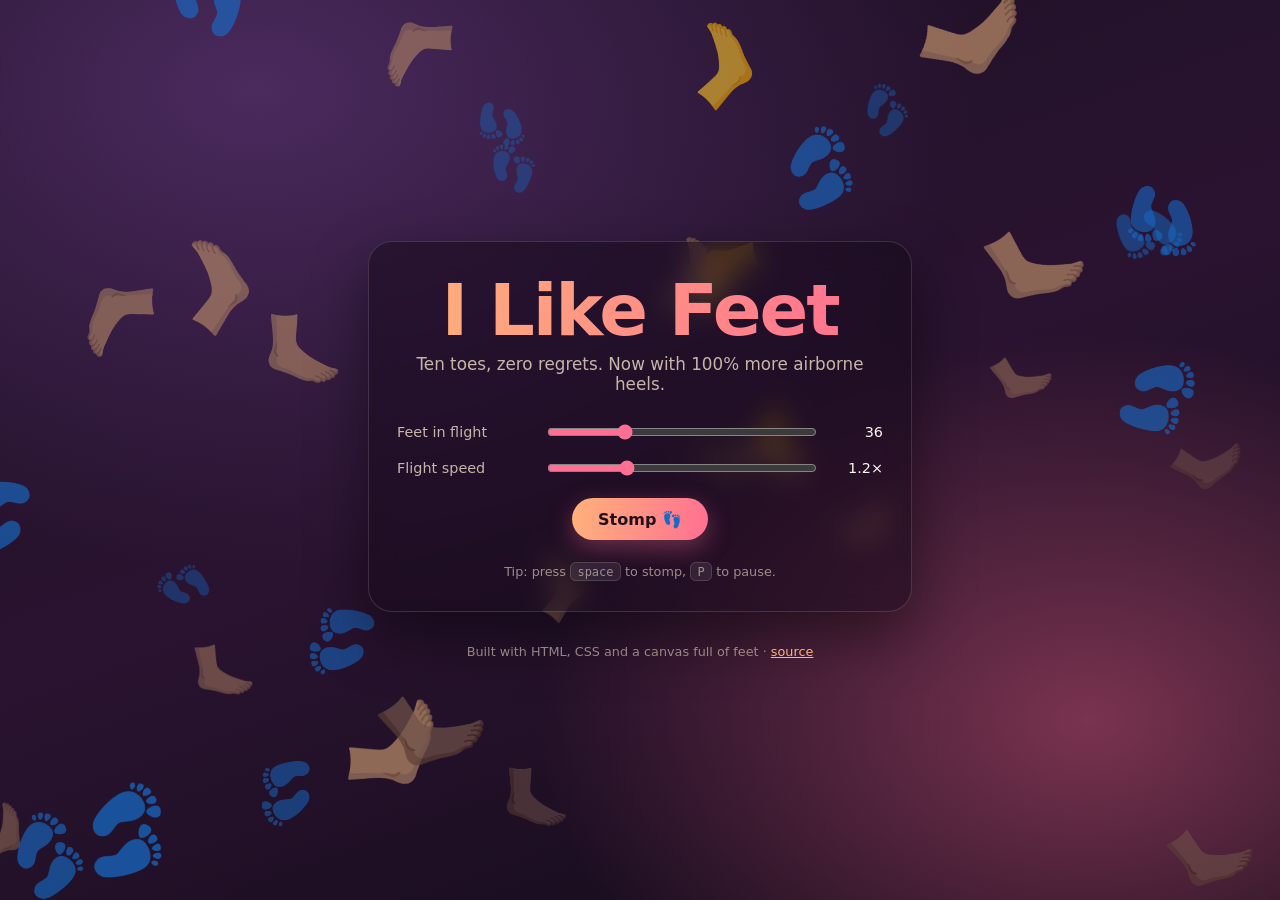
==== index.html @ b708ddda "Add flying-feet landing page Canvas background of drifting emoji feet with depth, spin and wobble, p" ====
<!DOCTYPE html>
<html lang="en">
<head>
<meta charset="utf-8">
<meta name="viewport" content="width=device-width, initial-scale=1">
<title>I Like Feet</title>
<meta name="description" content="A page with a background of flying feet.">
<link rel="icon" href="data:image/svg+xml,<svg xmlns='http://www.w3.org/2000/svg' viewBox='0 0 100 100'><text y='.9em' font-size='90'>🦶</text></svg>">
<link rel="stylesheet" href="styles.css">
</head>
<body>
  <canvas id="feet" aria-hidden="true"></canvas>

  <main>
    <h1>I&nbsp;Like&nbsp;Feet</h1>
    <p class="tagline">Ten toes, zero regrets. Now with 100% more airborne heels.</p>

    <div class="panel">
      <label>
        <span>Feet in flight</span>
        <input id="count" type="range" min="4" max="120" value="36">
        <output id="countOut">36</output>
      </label>
      <label>
        <span>Flight speed</span>
        <input id="speed" type="range" min="1" max="40" value="12">
        <output id="speedOut">1.2×</output>
      </label>
      <button id="stomp" type="button">Stomp 👣</button>
    </div>

    <p class="hint">Tip: press <kbd>space</kbd> to stomp, <kbd>P</kbd> to pause.</p>
  </main>

  <footer>
    Built with HTML, CSS and a canvas full of feet ·
    <a href="https://github.com/ThomasDelp/i-like-feet">source</a>
  </footer>

  <script src="feet.js"></script>
</body>
</html>
---- styles.css ----
:root {
  --ink: #fdf6ef;
  --muted: #c7b6a8;
  --accent: #ffb27a;
  --accent-2: #ff6f91;
  --panel: rgba(20, 12, 24, 0.55);
  --panel-line: rgba(255, 255, 255, 0.14);
}

* { box-sizing: border-box; }

html, body {
  height: 100%;
  margin: 0;
}

body {
  display: flex;
  flex-direction: column;
  align-items: center;
  justify-content: center;
  gap: 2rem;
  padding: 2rem 1.25rem;
  font-family: ui-rounded, "Segoe UI", system-ui, -apple-system, sans-serif;
  color: var(--ink);
  background:
    radial-gradient(1200px 800px at 20% 10%, #4b2a5e 0%, transparent 60%),
    radial-gradient(1000px 700px at 85% 80%, #7a3350 0%, transparent 55%),
    linear-gradient(160deg, #1b1024 0%, #2a1330 50%, #120b18 100%);
  overflow: hidden;
}

/* The flying feet live back here. */
#feet {
  position: fixed;
  inset: 0;
  width: 100%;
  height: 100%;
  z-index: 0;
  pointer-events: none;
}

main, footer {
  position: relative;
  z-index: 1;
  text-align: center;
}

main {
  max-width: 34rem;
  padding: 2rem 1.75rem;
  border: 1px solid var(--panel-line);
  border-radius: 1.5rem;
  background: var(--panel);
  backdrop-filter: blur(14px) saturate(1.2);
  box-shadow: 0 24px 60px rgba(0, 0, 0, 0.45);
}

h1 {
  margin: 0 0 0.5rem;
  font-size: clamp(2.5rem, 9vw, 4.5rem);
  line-height: 1;
  letter-spacing: -0.03em;
  background: linear-gradient(100deg, var(--accent), var(--accent-2));
  -webkit-background-clip: text;
  background-clip: text;
  color: transparent;
}

.tagline {
  margin: 0 0 1.75rem;
  color: var(--muted);
  font-size: 1.05rem;
}

.panel {
  display: grid;
  gap: 1rem;
  text-align: left;
}

.panel label {
  display: grid;
  grid-template-columns: 8.5rem 1fr 3.5rem;
  align-items: center;
  gap: 0.75rem;
  font-size: 0.9rem;
  color: var(--muted);
}

.panel output {
  font-variant-numeric: tabular-nums;
  text-align: right;
  color: var(--ink);
}

input[type="range"] {
  width: 100%;
  accent-color: var(--accent-2);
}

button {
  justify-self: center;
  margin-top: 0.25rem;
  padding: 0.7rem 1.6rem;
  border: 0;
  border-radius: 999px;
  font: inherit;
  font-weight: 600;
  color: #24101c;
  background: linear-gradient(100deg, var(--accent), var(--accent-2));
  cursor: pointer;
  transition: transform 120ms ease, box-shadow 120ms ease;
  box-shadow: 0 8px 24px rgba(255, 111, 145, 0.35);
}

button:hover { transform: translateY(-2px); }
button:active { transform: translateY(1px) scale(0.98); }

.hint {
  margin: 1.5rem 0 0;
  font-size: 0.8rem;
  color: rgba(199, 182, 168, 0.75);
}

kbd {
  padding: 0.1rem 0.4rem;
  border: 1px solid var(--panel-line);
  border-radius: 0.35rem;
  background: rgba(255, 255, 255, 0.08);
  font-size: 0.75rem;
  font-family: ui-monospace, monospace;
}

footer {
  font-size: 0.8rem;
  color: rgba(199, 182, 168, 0.7);
}

footer a { color: var(--accent); }

@media (max-width: 30rem) {
  .panel label { grid-template-columns: 1fr 3rem; }
  .panel label span { grid-column: 1 / -1; }
}

@media (prefers-reduced-motion: reduce) {
  button { transition: none; }
}
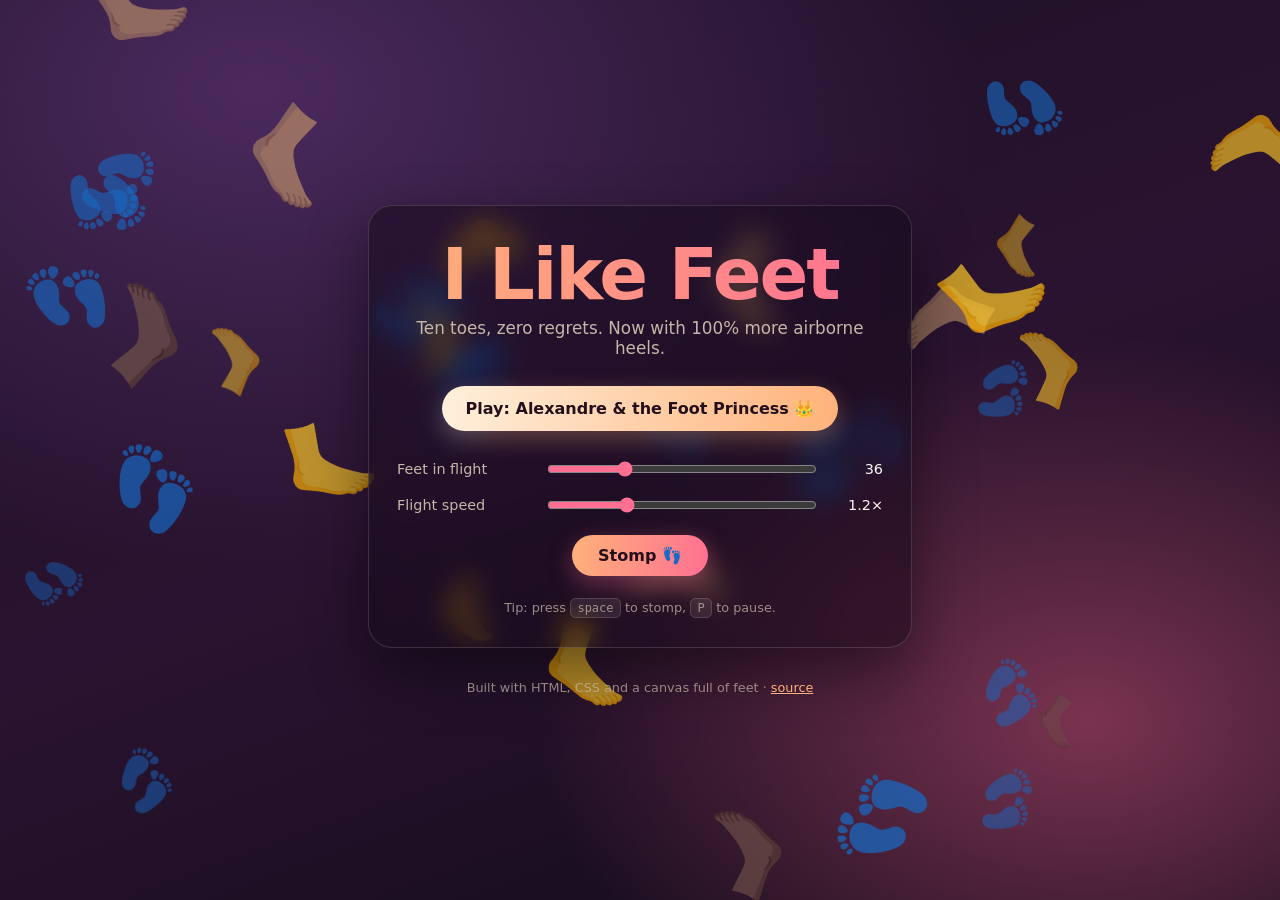
==== commit bd1b3d00: "Add Alexandre & the Foot Princess, a vertical platformer Alexandre auto-bounces up a procedurally ge" ====
--- a/index.html
+++ b/index.html
@@ -14,6 +14,8 @@
   <main>
     <h1>I&nbsp;Like&nbsp;Feet</h1>
     <p class="tagline">Ten toes, zero regrets. Now with 100% more airborne heels.</p>
+
+    <p class="cta"><a href="game.html">Play: Alexandre &amp; the Foot Princess 👑</a></p>
 
     <div class="panel">
       <label>
--- a/styles.css
+++ b/styles.css
@@ -73,6 +73,24 @@
   font-size: 1.05rem;
 }
 
+.cta {
+  margin: 0 0 1.75rem;
+}
+
+.cta a {
+  display: inline-block;
+  padding: 0.8rem 1.5rem;
+  border-radius: 999px;
+  font-weight: 600;
+  text-decoration: none;
+  color: #24101c;
+  background: linear-gradient(100deg, #fff0dc, var(--accent));
+  box-shadow: 0 8px 24px rgba(255, 178, 122, 0.3);
+  transition: transform 120ms ease;
+}
+
+.cta a:hover { transform: translateY(-2px); }
+
 .panel {
   display: grid;
   gap: 1rem;
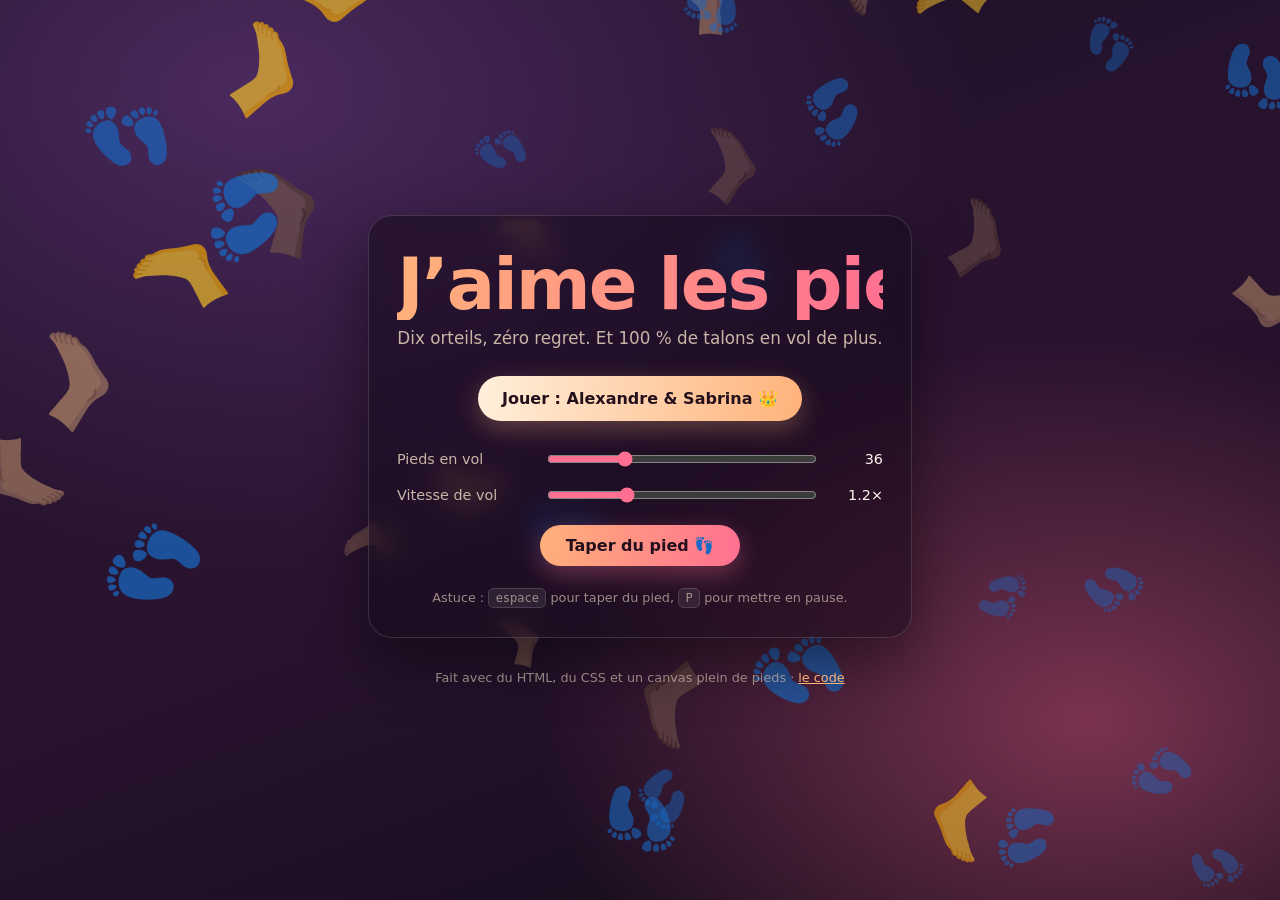
==== commit 1243c5d8: "French throughout, Uber Eats wheel, Red Bull HP, trampolines, transcendence The app is now entirely " ====
--- a/index.html
+++ b/index.html
@@ -1,10 +1,10 @@
 <!DOCTYPE html>
-<html lang="en">
+<html lang="fr">
 <head>
 <meta charset="utf-8">
 <meta name="viewport" content="width=device-width, initial-scale=1">
-<title>I Like Feet</title>
-<meta name="description" content="A page with a background of flying feet.">
+<title>J’aime les pieds</title>
+<meta name="description" content="Une page avec un fond de pieds volants.">
 <link rel="icon" href="data:image/svg+xml,<svg xmlns='http://www.w3.org/2000/svg' viewBox='0 0 100 100'><text y='.9em' font-size='90'>🦶</text></svg>">
 <link rel="stylesheet" href="styles.css">
 </head>
@@ -12,31 +12,31 @@
   <canvas id="feet" aria-hidden="true"></canvas>
 
   <main>
-    <h1>I&nbsp;Like&nbsp;Feet</h1>
-    <p class="tagline">Ten toes, zero regrets. Now with 100% more airborne heels.</p>
+    <h1>J’aime&nbsp;les&nbsp;pieds</h1>
+    <p class="tagline">Dix orteils, zéro regret. Et 100&nbsp;% de talons en vol de plus.</p>
 
-    <p class="cta"><a href="game.html">Play: Alexandre &amp; the Foot Princess 👑</a></p>
+    <p class="cta"><a href="game.html">Jouer : Alexandre &amp; Sabrina 👑</a></p>
 
     <div class="panel">
       <label>
-        <span>Feet in flight</span>
+        <span>Pieds en vol</span>
         <input id="count" type="range" min="4" max="120" value="36">
         <output id="countOut">36</output>
       </label>
       <label>
-        <span>Flight speed</span>
+        <span>Vitesse de vol</span>
         <input id="speed" type="range" min="1" max="40" value="12">
         <output id="speedOut">1.2×</output>
       </label>
-      <button id="stomp" type="button">Stomp 👣</button>
+      <button id="stomp" type="button">Taper du pied 👣</button>
     </div>
 
-    <p class="hint">Tip: press <kbd>space</kbd> to stomp, <kbd>P</kbd> to pause.</p>
+    <p class="hint">Astuce : <kbd>espace</kbd> pour taper du pied, <kbd>P</kbd> pour mettre en pause.</p>
   </main>
 
   <footer>
-    Built with HTML, CSS and a canvas full of feet ·
-    <a href="https://github.com/ThomasDelp/i-like-feet">source</a>
+    Fait avec du HTML, du CSS et un canvas plein de pieds ·
+    <a href="https://github.com/ThomasDelp/i-like-feet">le code</a>
   </footer>
 
   <script src="feet.js"></script>
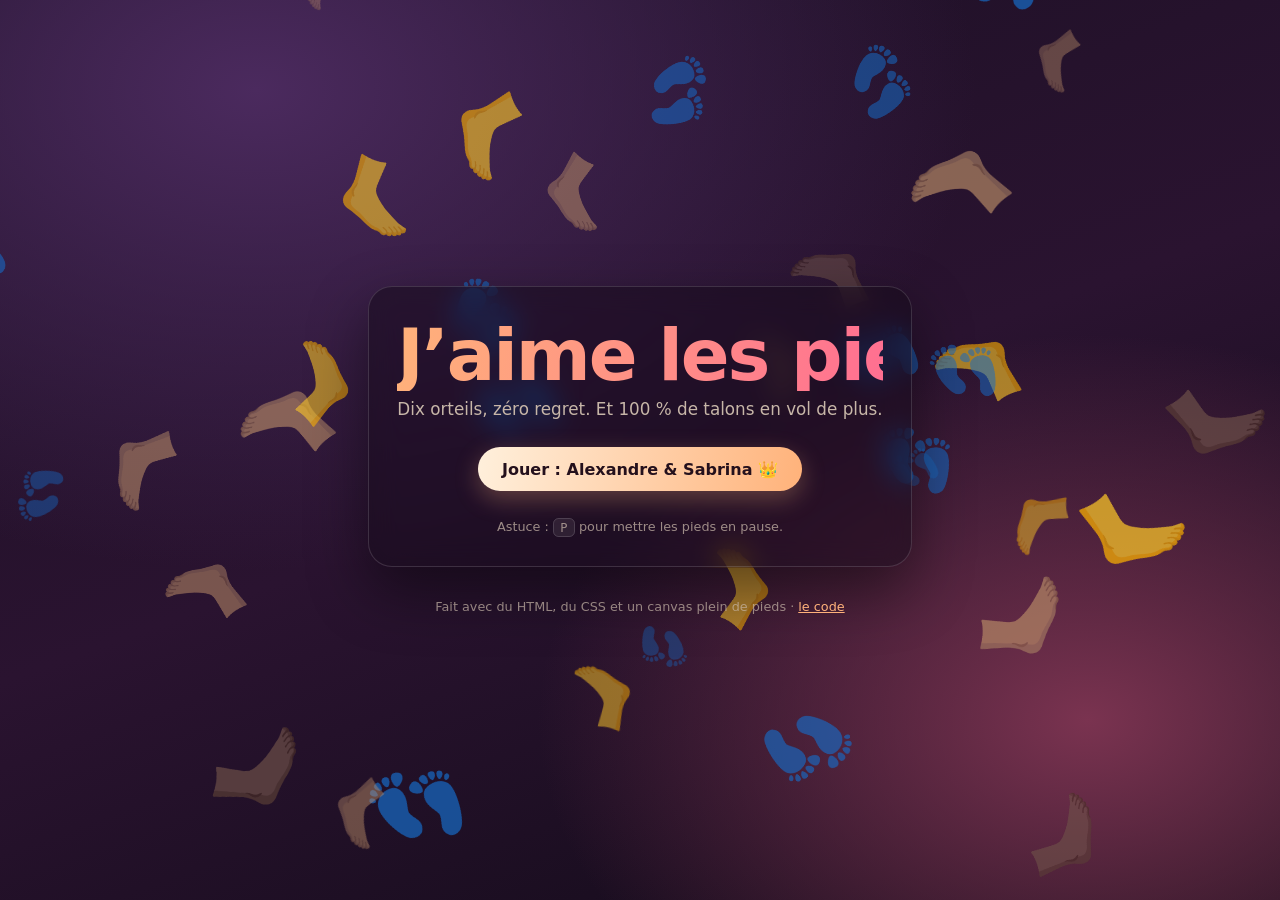
==== commit baad8a66: "Strip the landing page down to the feet and the link The stomp button, the foot count and the speed " ====
--- a/index.html
+++ b/index.html
@@ -17,21 +17,7 @@
 
     <p class="cta"><a href="game.html">Jouer : Alexandre &amp; Sabrina 👑</a></p>
 
-    <div class="panel">
-      <label>
-        <span>Pieds en vol</span>
-        <input id="count" type="range" min="4" max="120" value="36">
-        <output id="countOut">36</output>
-      </label>
-      <label>
-        <span>Vitesse de vol</span>
-        <input id="speed" type="range" min="1" max="40" value="12">
-        <output id="speedOut">1.2×</output>
-      </label>
-      <button id="stomp" type="button">Taper du pied 👣</button>
-    </div>
-
-    <p class="hint">Astuce : <kbd>espace</kbd> pour taper du pied, <kbd>P</kbd> pour mettre en pause.</p>
+    <p class="hint">Astuce : <kbd>P</kbd> pour mettre les pieds en pause.</p>
   </main>
 
   <footer>
--- a/styles.css
+++ b/styles.css
@@ -91,52 +91,8 @@
 
 .cta a:hover { transform: translateY(-2px); }
 
-.panel {
-  display: grid;
-  gap: 1rem;
-  text-align: left;
-}
-
-.panel label {
-  display: grid;
-  grid-template-columns: 8.5rem 1fr 3.5rem;
-  align-items: center;
-  gap: 0.75rem;
-  font-size: 0.9rem;
-  color: var(--muted);
-}
-
-.panel output {
-  font-variant-numeric: tabular-nums;
-  text-align: right;
-  color: var(--ink);
-}
-
-input[type="range"] {
-  width: 100%;
-  accent-color: var(--accent-2);
-}
-
-button {
-  justify-self: center;
-  margin-top: 0.25rem;
-  padding: 0.7rem 1.6rem;
-  border: 0;
-  border-radius: 999px;
-  font: inherit;
-  font-weight: 600;
-  color: #24101c;
-  background: linear-gradient(100deg, var(--accent), var(--accent-2));
-  cursor: pointer;
-  transition: transform 120ms ease, box-shadow 120ms ease;
-  box-shadow: 0 8px 24px rgba(255, 111, 145, 0.35);
-}
-
-button:hover { transform: translateY(-2px); }
-button:active { transform: translateY(1px) scale(0.98); }
-
 .hint {
-  margin: 1.5rem 0 0;
+  margin: 0;
   font-size: 0.8rem;
   color: rgba(199, 182, 168, 0.75);
 }
@@ -157,11 +113,6 @@
 
 footer a { color: var(--accent); }
 
-@media (max-width: 30rem) {
-  .panel label { grid-template-columns: 1fr 3rem; }
-  .panel label span { grid-column: 1 / -1; }
+@media (prefers-reduced-motion: reduce) {
+  .cta a { transition: none; }
 }
-
-@media (prefers-reduced-motion: reduce) {
-  button { transition: none; }
-}
